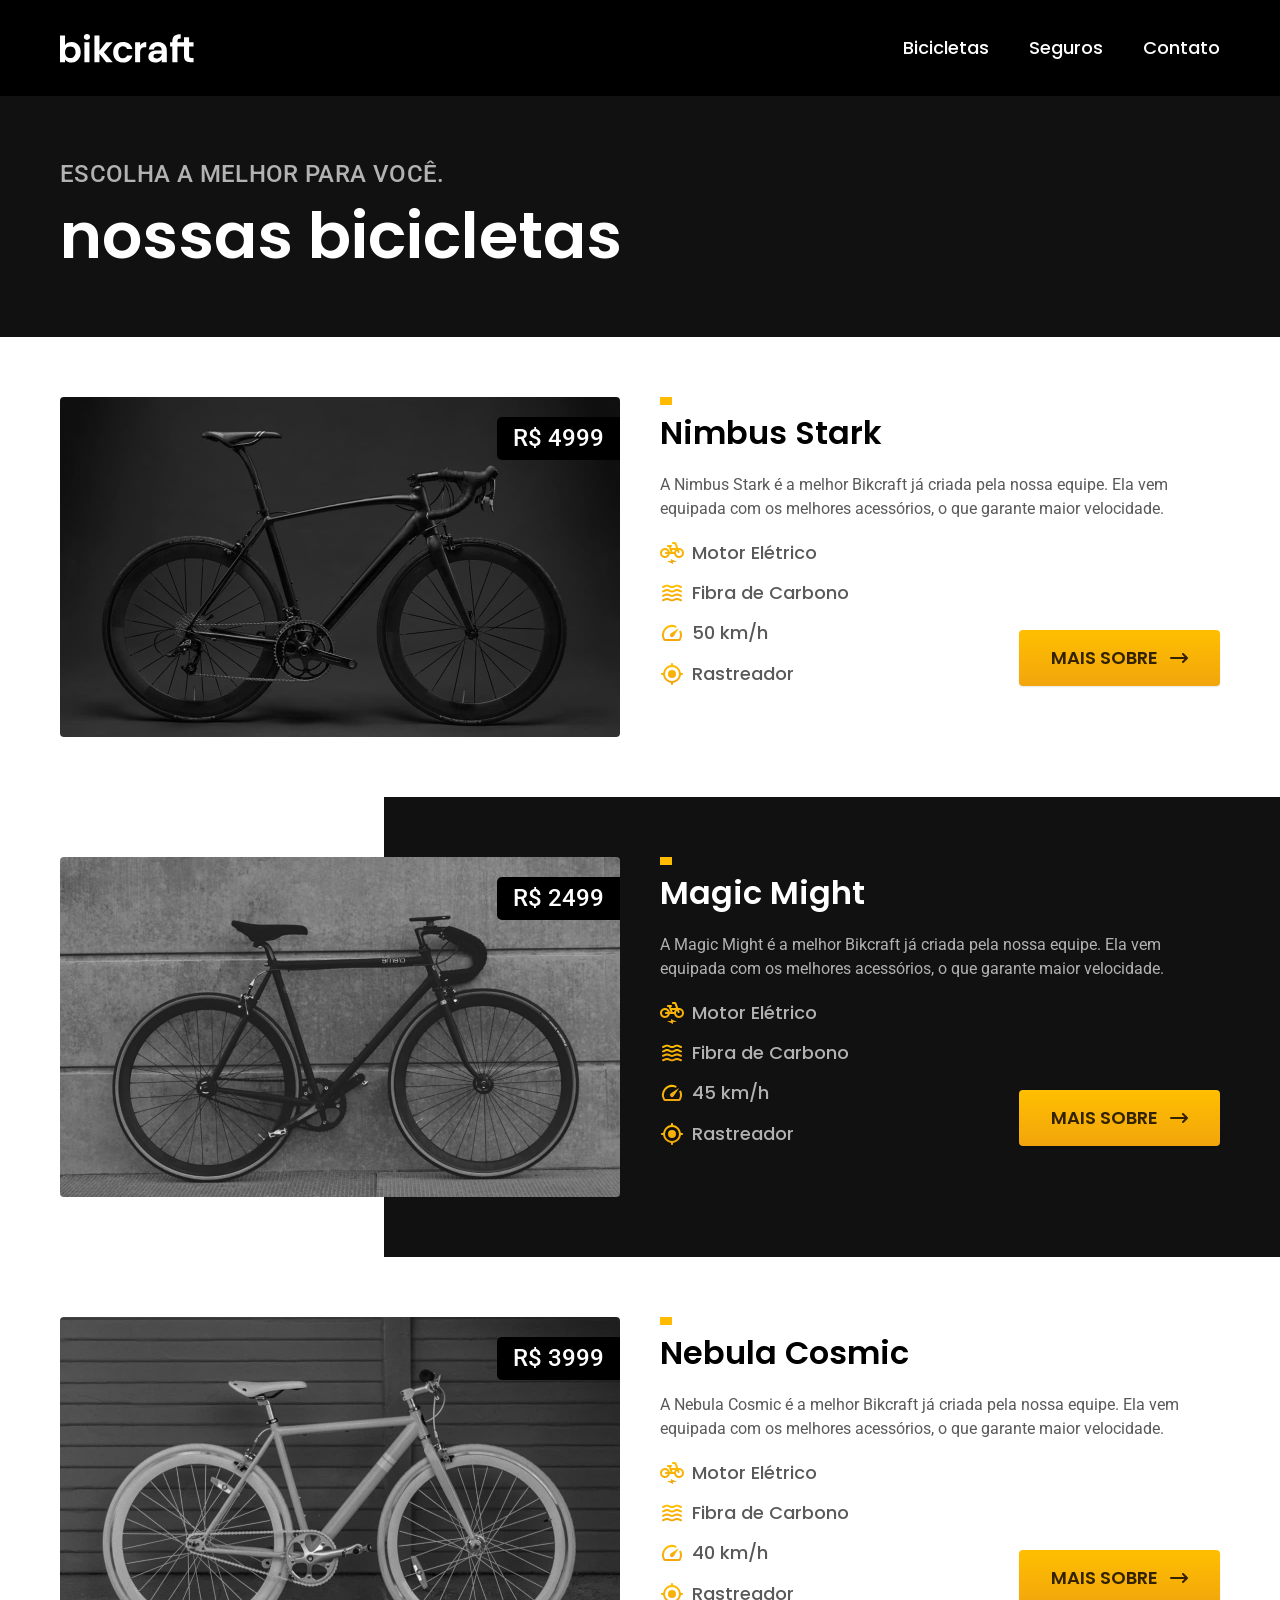
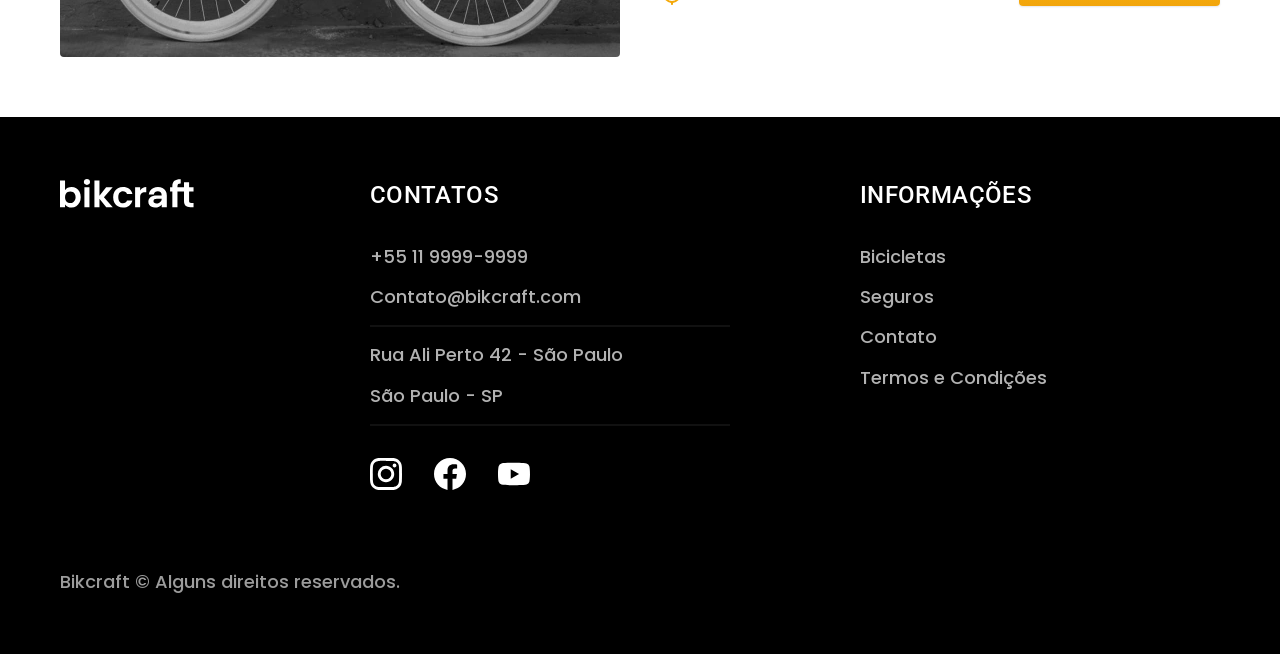
==== bicicletas.html @ 7ba727c7 "Páginas-bicicletas" ====
<!DOCTYPE html>
<html lang="pt-br">

<head>
    <meta charset="UTF-8">
    <meta name="viewport" content="width=device-width, initial-scale=1.0">
    <meta name="description" content="Bicicletas bikcraft">
    <link rel="stylesheet" href="./css/style.css">

    <link rel="preconnect" href="https://fonts.googleapis.com">
    <link rel="preconnect" href="https://fonts.gstatic.com" crossorigin>
    <link href="https://fonts.googleapis.com/css2?family=Poppins:wght@400;500&family=Roboto:ital@0;1&display=swap" rel="stylesheet">
    <link rel="preconnect" href="https://fonts.googleapis.com">
    <link rel="preconnect" href="https://fonts.gstatic.com" crossorigin>
    <link href="https://fonts.googleapis.com/css2?family=Merriweather:ital,opsz,wght@0,18..144,300..900;1,18..144,300..900&display=swap" rel="stylesheet">

    <title>Bicicletas | Bikcraft</title>
</head>

<body id="bicicletas">
    <header class="header-bg">
        <div class="container header">
            <a href="./"><img src="img/bikcraft.svg" alt="bikcraft"></a>

            <nav aria-label="primaria">
                <ul class="header-menu font-1-m cor-1">
                    <li><a href="">Bicicletas</a></li>
                    <li><a href="">Seguros</a></li>
                    <li><a href="">Contato</a></li>
                </ul>
            </nav>
        </div>
    </header>

    <main>
        <div class="titulo-bg">
            <div class="titulo container">
                <p class="font-2-l-b cor-5">Escolha a melhor para você.</p>
                <h1 class="font-1-xxl cor-1">nossas bicicletas</h1>
            </div>
        </div>


        <div class="bicicletas container">
            <div class="bicicletas-imagem">
                <img src="img/bicicletas/nimbus.jpg" alt="Bicicleta Preta">
                <span class="font-2-m cor-1">R$ 4999</span>
            </div>
            <div class="bicicletas-conteudo">
                <h2 class="font-1-xl">Nimbus Stark</h2>
                <p class="font-2-s cor-8">A Nimbus Stark é a melhor Bikcraft já criada pela nossa equipe. Ela vem equipada com os melhores acessórios, o que garante maior velocidade.</p>
                <ul class="font-1-m cor-8">
                    <li><img src="img/icones/eletrica.svg" alt="">
                        Motor Elétrico</li>
                    <li><img src="img/icones/carbono.svg" alt="">
                        Fibra de Carbono</li>
                    <li><img src="img/icones/velocidade.svg" alt="">
                        50 km/h</li>
                    <li><img src="img/icones/rastreador.svg" alt="">
                        Rastreador</li>
                </ul>
                <a class="botao seta" href="css/bicicletas/nimbus">Mais sobre</a>
            </div>
        </div>

        <div class="bicicletas-bg">
            <div class="bicicletas container">
                <div class="bicicletas-imagem">
                    <img src="img/bicicletas/magic.jpg" alt="Bicicleta Preta">
                    <span class="font-2-m cor-1">R$ 2499</span>
                </div>
                <div class="bicicletas-conteudo">
                    <h2 class="font-1-xl cor-1">Magic Might</h2>
                    <p class="font-2-s cor-5">A Magic Might é a melhor Bikcraft já criada pela nossa equipe. Ela vem equipada com os melhores acessórios, o que garante maior velocidade.</p>
                    <ul class="font-1-m cor-5">
                        <li><img src="img/icones/eletrica.svg" alt="">
                            Motor Elétrico</li>
                        <li><img src="img/icones/carbono.svg" alt="">
                            Fibra de Carbono</li>
                        <li><img src="img/icones/velocidade.svg" alt="">
                            45 km/h</li>
                        <li><img src="img/icones/rastreador.svg" alt="">
                            Rastreador</li>
                    </ul>
                    <a class="botao seta" href="css/bicicletas/magic">Mais sobre</a>
                </div>
            </div>
        </div>


        <div class="bicicletas container">
            <div class="bicicletas-imagem">
                <img src="img/bicicletas/nebula.jpg" alt="Bicicleta Preta">
                <span class="font-2-m cor-1">R$ 3999</span>
            </div>
            <div class="bicicletas-conteudo">
                <h2 class="font-1-xl">Nebula Cosmic</h2>
                <p class="font-2-s cor-8">A Nebula Cosmic é a melhor Bikcraft já criada pela nossa equipe. Ela vem equipada com os melhores acessórios, o que garante maior velocidade.</p>
                <ul class="font-1-m cor-8">
                    <li><img src="img/icones/eletrica.svg" alt="">
                        Motor Elétrico</li>
                    <li><img src="img/icones/carbono.svg" alt="">
                        Fibra de Carbono</li>
                    <li><img src="img/icones/velocidade.svg" alt="">
                        40 km/h</li>
                    <li><img src="img/icones/rastreador.svg" alt="">
                        Rastreador</li>
                </ul>
                <a class="botao seta" href="css/bicicletas/nebula">Mais sobre</a>
            </div>
        </div>

    </main>

    <footer class="footer-bg">
        <div class="footer container">
            <img src="img/bikcraft.svg" alt="">

            <div class="footer-contato">
                <h3 class="cor-1 font-2-l-b">Contatos</h3>
                <ul class="cor-5 font-1-m">
                    <li><a href="tel:+5521999999999">+55 11 9999-9999</a></li>
                    <li><a href="mailto:Contato@bikcraft.com">Contato@bikcraft.com</a></li>
                    <li>Rua Ali Perto 42 - São Paulo</li>
                    <li>São Paulo - SP</li>
                </ul>
                <div class="footer-redes">
                    <a href=""> <img src="img/redes/instagram.svg" alt=""></a>
                    <a href=""> <img src="img/redes/facebook.svg" alt=""></a>
                    <a href=""> <img src="img/redes/youtube.svg" alt=""></a>

                </div>
            </div>

            <div class="footer-informacoes">
                <h3 class="cor-1 font-2-l-b">informações</h3>
                <nav>
                    <ul class="cor-5 font-1-m">
                        <li><a href="">Bicicletas</a></li>
                        <li><a href="">Seguros</a></li>
                        <li><a href="">Contato</a></li>
                        <li><a href="">Termos e Condições</a></li>
                    </ul>
                </nav>
            </div>
            <p class="footer-copy font-1-m cor-6">Bikcraft © Alguns direitos reservados.</p>
        </div>
    </footer>
</body>

</html>
---- css/style.css ----
@import url(global/global.css);
@import url(global/header.css);
@import url(global/footer.css);

/* Tipografia */
@import url(utilidades/tipografica.css);

/* CORES */
@import url(utilidades/cores.css);

/* BOTÃO */
@import url(utilidades/componentes.css);




/* Home */
@import url(home/introducao.css);

@import url(home/tecnologia.css);

@import url(home/parceiros.css);

@import url(home/depoimento.css);

/* bicicletas */
@import url(bicicletas/bicicletas.css);
@import url(bicicletas/bicicletas-lista.css);

/* Seguros */
@import url(seguros/seguros.css);

/* termos */
@import url(termos/termos.css);
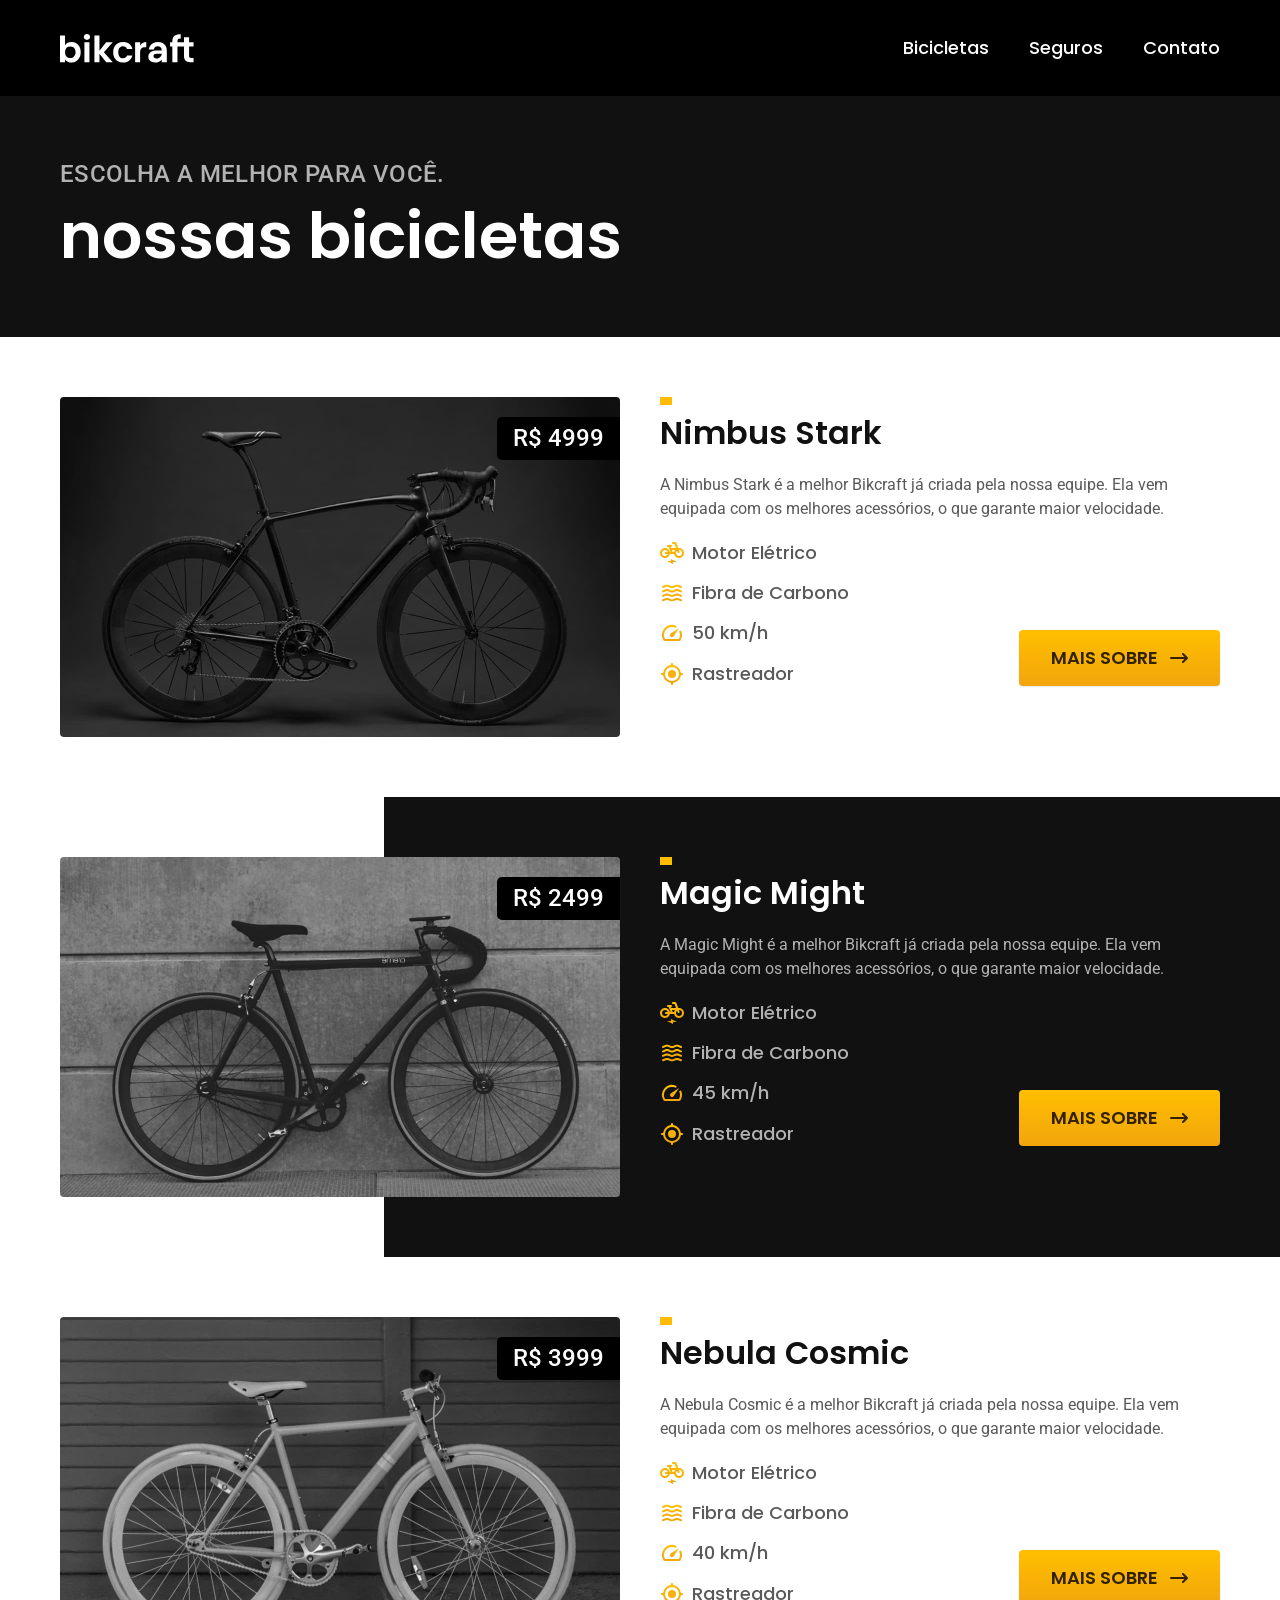
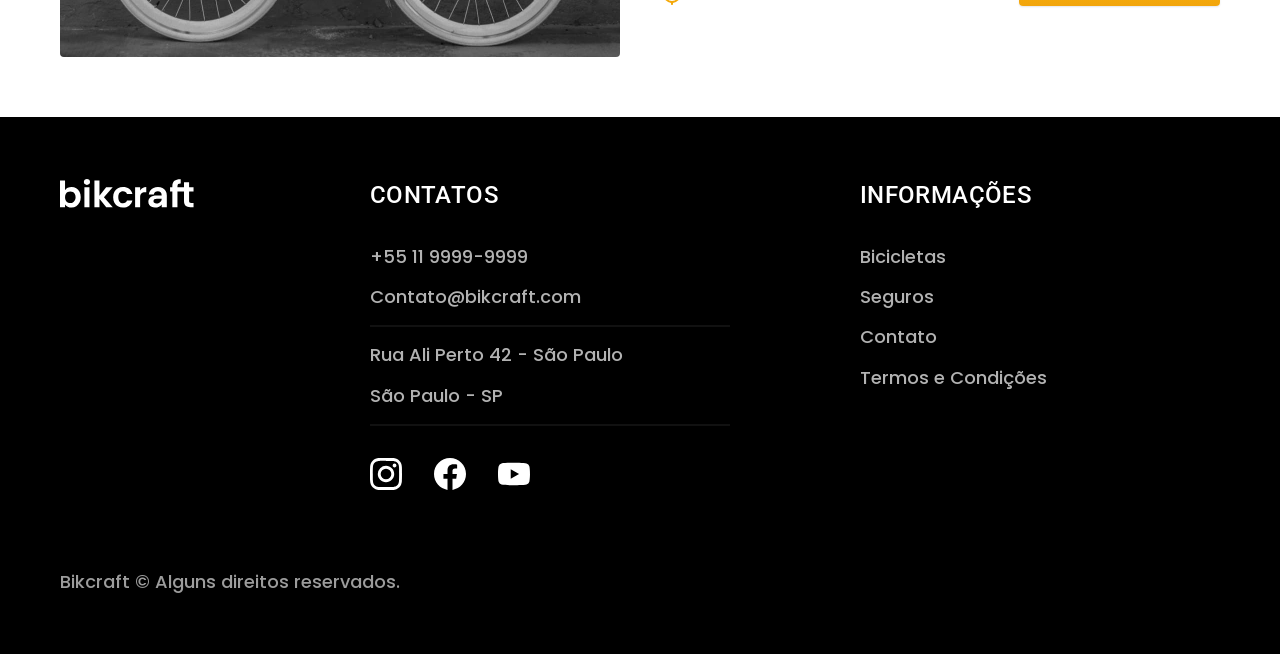
==== commit 035ed913: "termos-vantagens-bicicletas" ====
--- a/bicicletas.html
+++ b/bicicletas.html
@@ -24,9 +24,9 @@
 
             <nav aria-label="primaria">
                 <ul class="header-menu font-1-m cor-1">
-                    <li><a href="">Bicicletas</a></li>
-                    <li><a href="">Seguros</a></li>
-                    <li><a href="">Contato</a></li>
+                    <li><a href="bicicletas.html">Bicicletas</a></li>
+                    <li><a href="seguros.html">Seguros</a></li>
+                    <li><a href="contato.html">Contato</a></li>
                 </ul>
             </nav>
         </div>
@@ -136,10 +136,10 @@
                 <h3 class="cor-1 font-2-l-b">informações</h3>
                 <nav>
                     <ul class="cor-5 font-1-m">
-                        <li><a href="">Bicicletas</a></li>
-                        <li><a href="">Seguros</a></li>
-                        <li><a href="">Contato</a></li>
-                        <li><a href="">Termos e Condições</a></li>
+                        <li><a href="bicicletas.html">Bicicletas</a></li>
+                        <li><a href="seguros.html">Seguros</a></li>
+                        <li><a href="contato.html">Contato</a></li>
+                        <li><a href="termos.html">Termos e Condições</a></li>
                     </ul>
                 </nav>
             </div>
--- a/css/style.css
+++ b/css/style.css
@@ -29,6 +29,8 @@
 
 /* Seguros */
 @import url(seguros/seguros.css);
+@import url(seguros/vantangens.css);
+@import url(seguros/perguntas.css);
 
 /* termos */
 @import url(termos/termos.css);
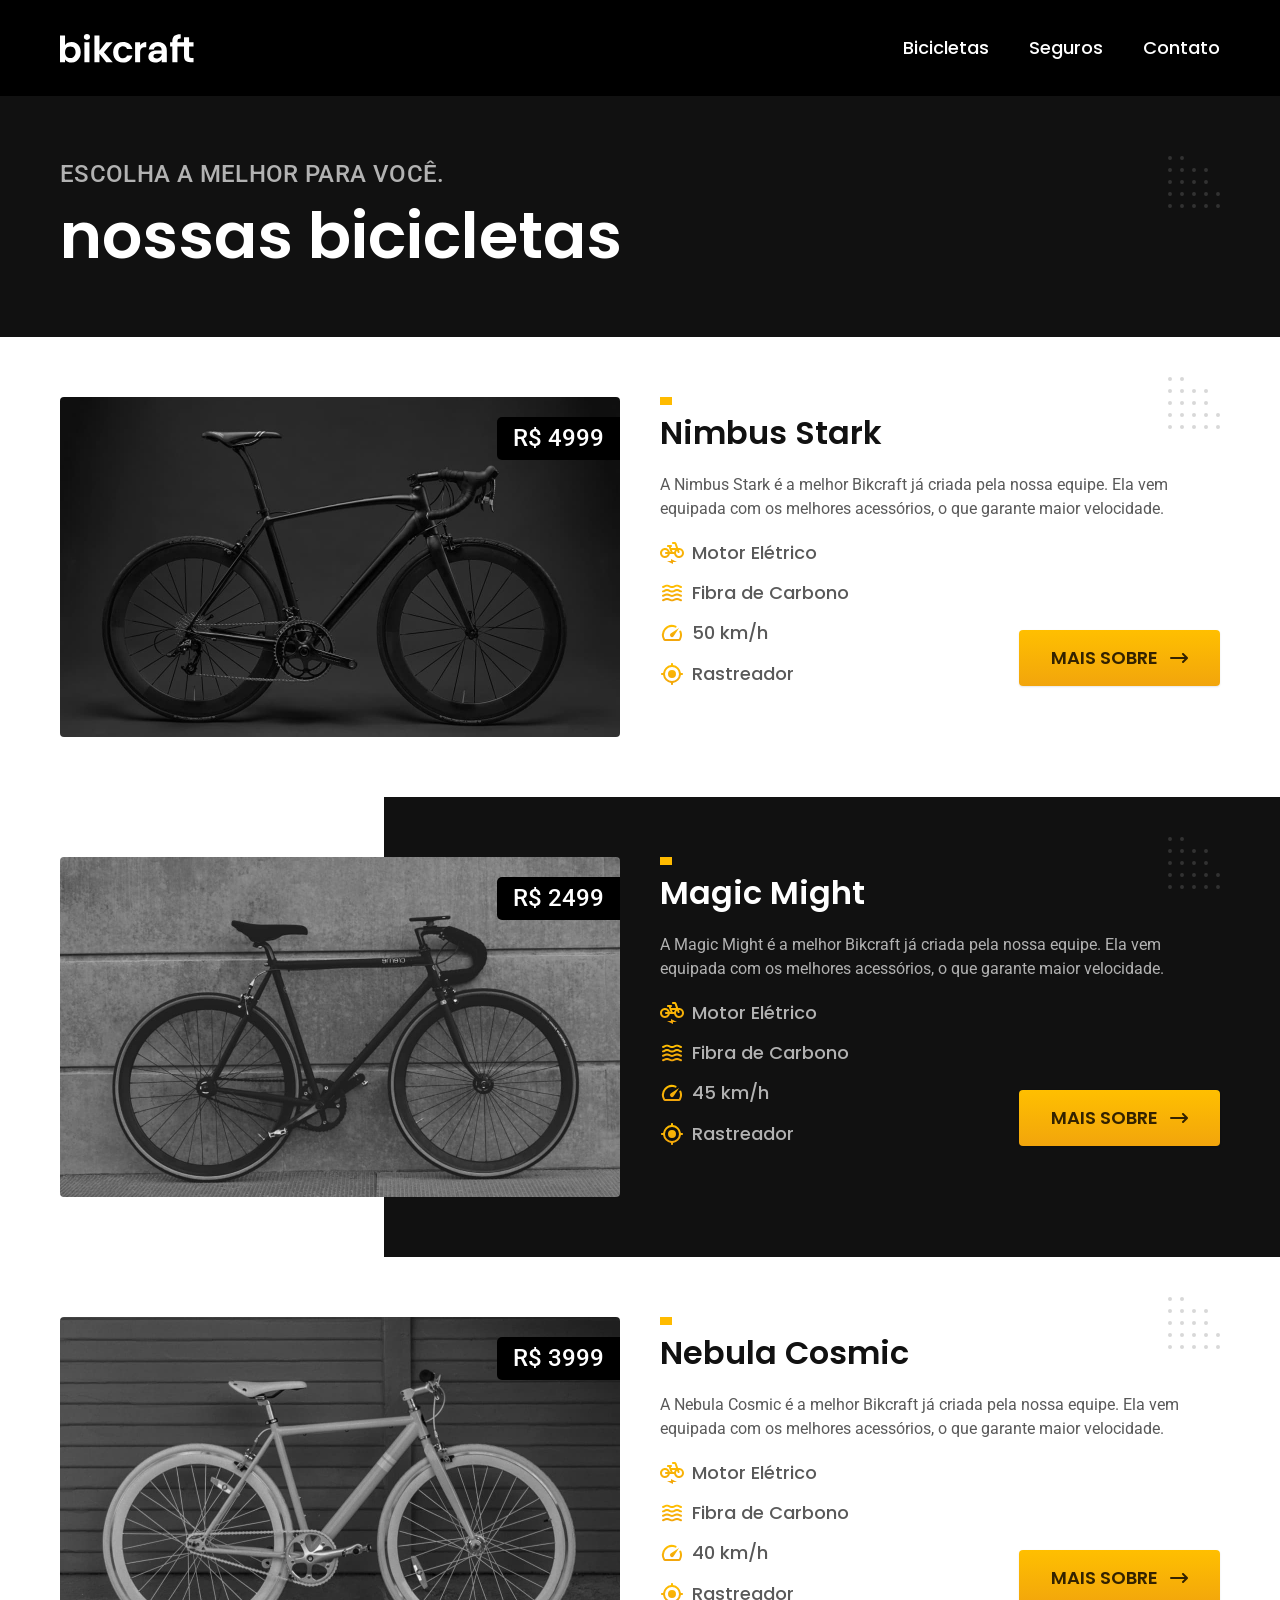
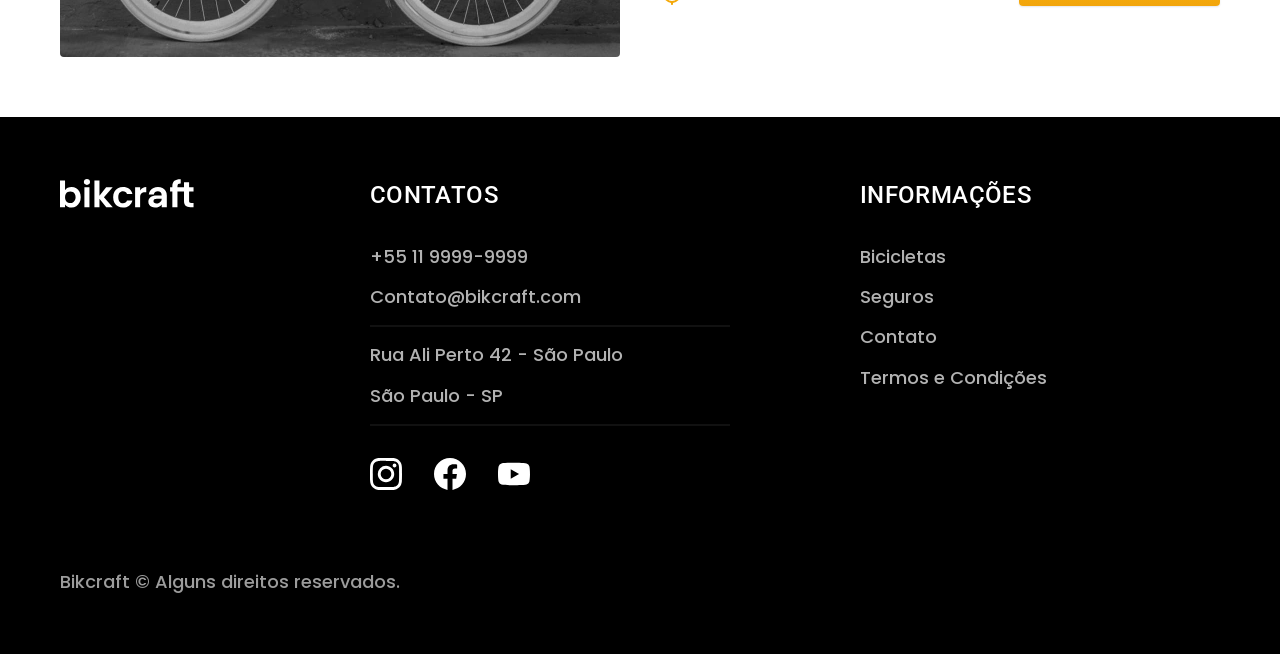
==== commit c976a0b9: "orçamento-otimizações" ====
--- a/bicicletas.html
+++ b/bicicletas.html
@@ -5,6 +5,7 @@
     <meta charset="UTF-8">
     <meta name="viewport" content="width=device-width, initial-scale=1.0">
     <meta name="description" content="Bicicletas bikcraft">
+    <link rel="preload" href="./css/style.css" as="style">
     <link rel="stylesheet" href="./css/style.css">
 
     <link rel="preconnect" href="https://fonts.googleapis.com">
@@ -59,7 +60,7 @@
                     <li><img src="img/icones/rastreador.svg" alt="">
                         Rastreador</li>
                 </ul>
-                <a class="botao seta" href="css/bicicletas/nimbus">Mais sobre</a>
+                <a class="botao seta" href="./bicicletas/nimbus.html">Mais sobre</a>
             </div>
         </div>
 
@@ -82,7 +83,7 @@
                         <li><img src="img/icones/rastreador.svg" alt="">
                             Rastreador</li>
                     </ul>
-                    <a class="botao seta" href="css/bicicletas/magic">Mais sobre</a>
+                    <a class="botao seta" href="./bicicletas/magic.html">Mais sobre</a>
                 </div>
             </div>
         </div>
@@ -106,7 +107,7 @@
                     <li><img src="img/icones/rastreador.svg" alt="">
                         Rastreador</li>
                 </ul>
-                <a class="botao seta" href="css/bicicletas/nebula">Mais sobre</a>
+                <a class="botao seta" href="./bicicletas/nebula.html">Mais sobre</a>
             </div>
         </div>
 
--- a/css/style.css
+++ b/css/style.css
@@ -2,6 +2,7 @@
 @import url(global/header.css);
 @import url(global/footer.css);
 
+/* UTILIDADES */
 /* Tipografia */
 @import url(utilidades/tipografica.css);
 
@@ -11,7 +12,8 @@
 /* BOTÃO */
 @import url(utilidades/componentes.css);
 
-
+/* formulários */
+@import url(utilidades/formulario.css);
 
 
 /* Home */
@@ -27,11 +29,22 @@
 @import url(bicicletas/bicicletas.css);
 @import url(bicicletas/bicicletas-lista.css);
 
+/* bicicleta */
+@import url(bicicleta/bicicleta.css);
+@import url(bicicleta/seguro.css);
+
 /* Seguros */
 @import url(seguros/seguros.css);
 @import url(seguros/vantangens.css);
 @import url(seguros/perguntas.css);
 
+/* contato*/
+@import url(contato/contato.css);
+@import url(contato/lojas.css);
+
+/* Orçamento */
+@import url(orcamento/orcamento.css);
+
+
 /* termos */
-@import url(termos/termos.css);
-
+@import url(termos/termos.css);
--- a/css/style.css
+++ b/css/style.css
@@ -2,6 +2,7 @@
 @import url(global/header.css);
 @import url(global/footer.css);
 
+/* UTILIDADES */
 /* Tipografia */
 @import url(utilidades/tipografica.css);
 
@@ -11,7 +12,8 @@
 /* BOTÃO */
 @import url(utilidades/componentes.css);
 
-
+/* formulários */
+@import url(utilidades/formulario.css);
 
 
 /* Home */
@@ -27,11 +29,22 @@
 @import url(bicicletas/bicicletas.css);
 @import url(bicicletas/bicicletas-lista.css);
 
+/* bicicleta */
+@import url(bicicleta/bicicleta.css);
+@import url(bicicleta/seguro.css);
+
 /* Seguros */
 @import url(seguros/seguros.css);
 @import url(seguros/vantangens.css);
 @import url(seguros/perguntas.css);
 
+/* contato*/
+@import url(contato/contato.css);
+@import url(contato/lojas.css);
+
+/* Orçamento */
+@import url(orcamento/orcamento.css);
+
+
 /* termos */
-@import url(termos/termos.css);
-
+@import url(termos/termos.css);
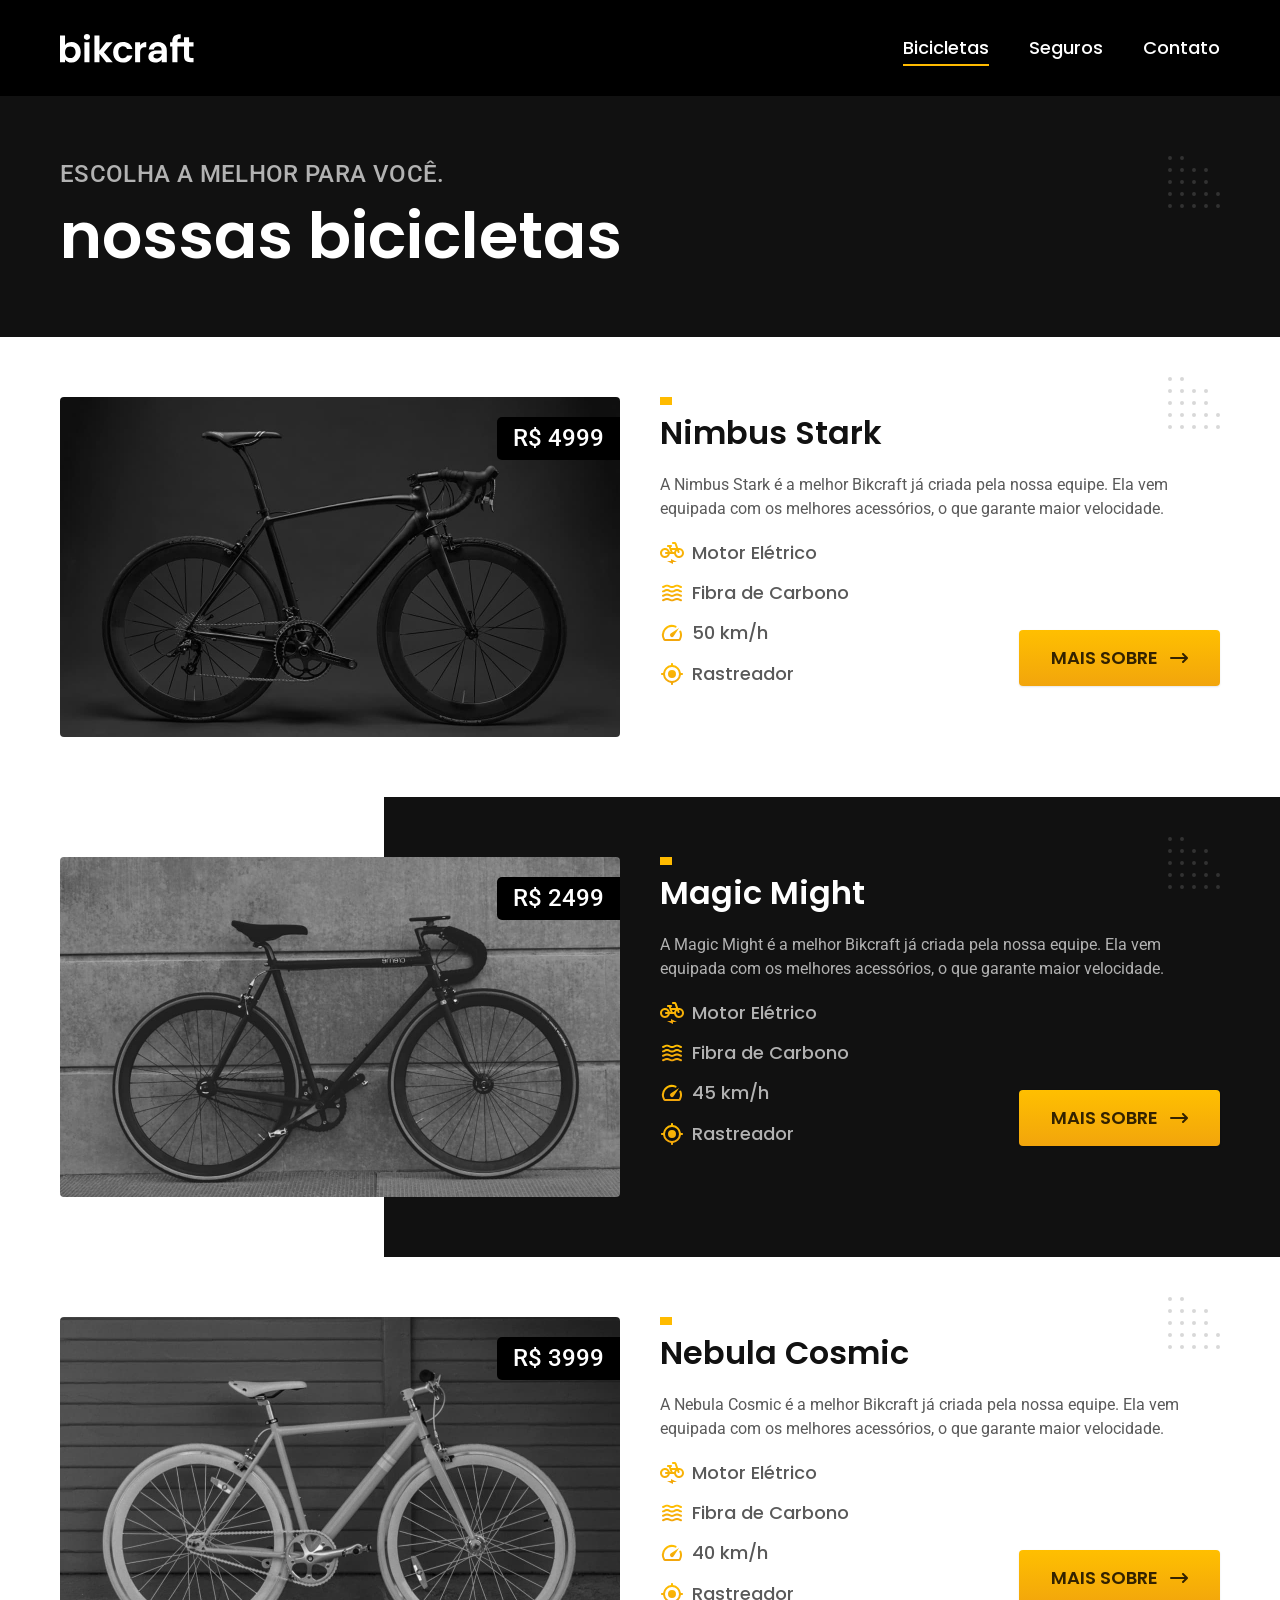
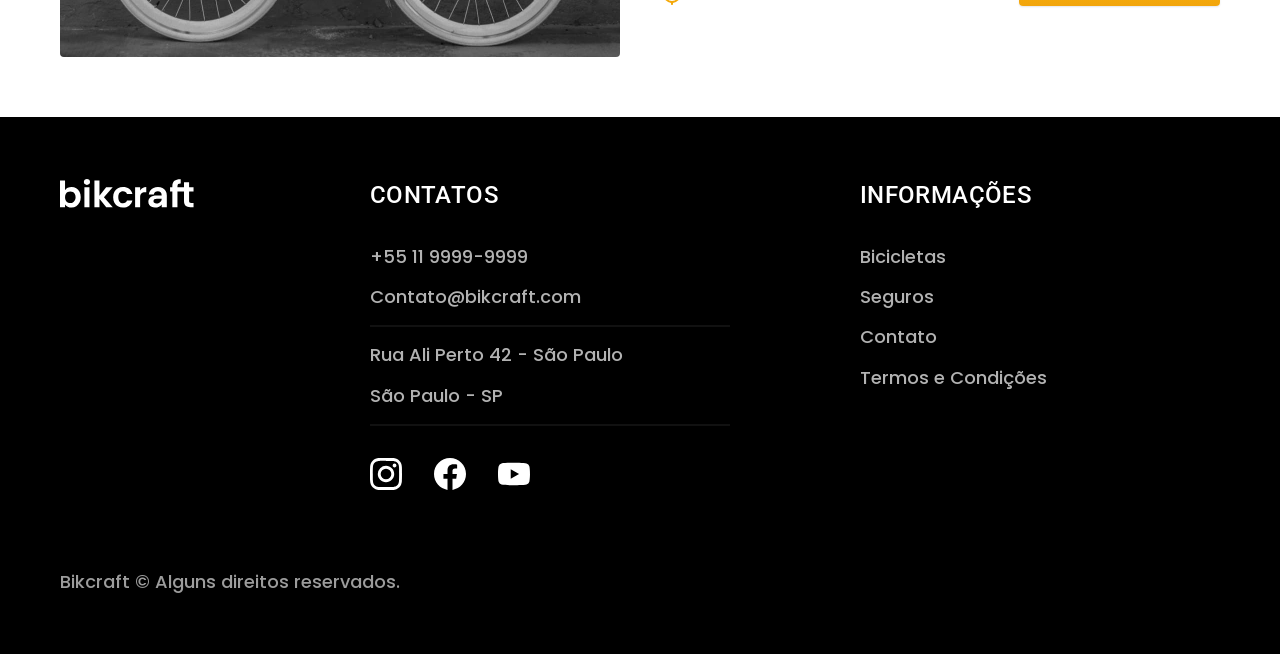
==== commit ed5d7361: "Javascript-header" ====
--- a/bicicletas.html
+++ b/bicicletas.html
@@ -147,6 +147,7 @@
             <p class="footer-copy font-1-m cor-6">Bikcraft © Alguns direitos reservados.</p>
         </div>
     </footer>
+    <script src="./js/script.js"></script>
 </body>
 
 </html>
